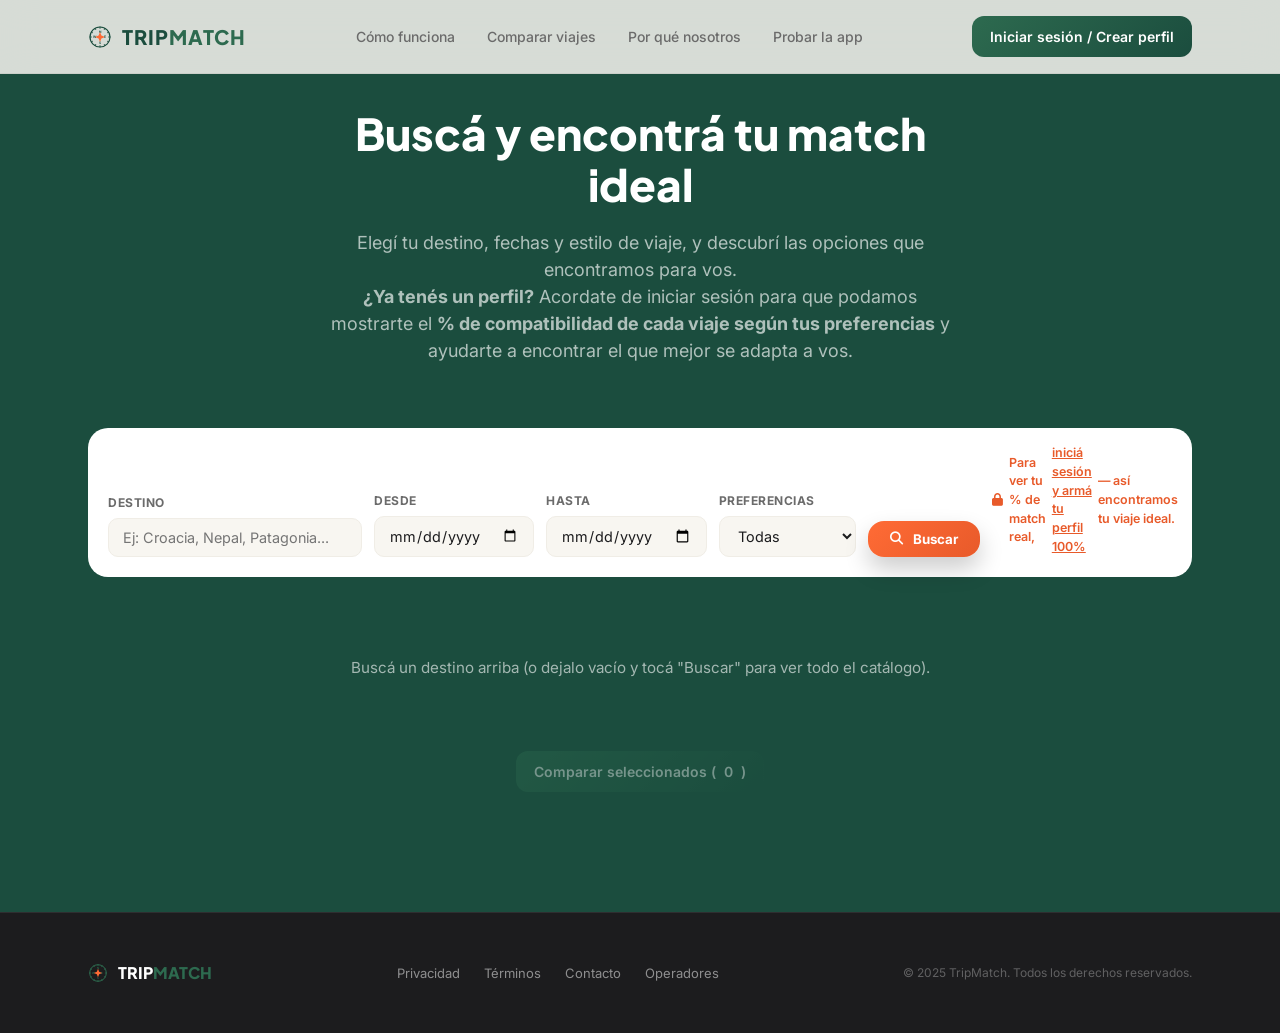
==== buscar.html @ 14e4369c "Add files via upload" ====
<!DOCTYPE html>
<html lang="es">
<head>
  <meta charset="UTF-8">
  <meta name="viewport" content="width=device-width, initial-scale=1.0">
  <title>Buscar y Match — TripMatch</title>
  <link rel="preconnect" href="https://fonts.googleapis.com">
  <link href="https://fonts.googleapis.com/css2?family=Inter:wght@400;500;600;700&family=Plus+Jakarta+Sans:wght@600;700;800&display=swap" rel="stylesheet">
  <link rel="stylesheet" href="https://cdnjs.cloudflare.com/ajax/libs/font-awesome/6.5.1/css/all.min.css">
  <link rel="stylesheet" href="style.css?v=5">
</head>
<body>
  <header class="navbar">
    <div class="navbar__contenedor">
      <a href="index.html" class="navbar__logo">
        <svg class="navbar__logo-icono" viewBox="0 0 24 24" fill="none" aria-hidden="true">
          <circle cx="12" cy="12" r="10" stroke="currentColor" stroke-width="1.2"/>
          <g stroke="currentColor" stroke-width="1" stroke-linecap="round">
            <line x1="12" y1="2" x2="12" y2="3.3"/>
            <line x1="17" y1="3.34" x2="16.35" y2="4.47"/>
            <line x1="20.66" y1="7" x2="19.53" y2="7.65"/>
            <line x1="22" y1="12" x2="20.7" y2="12"/>
            <line x1="20.66" y1="17" x2="19.53" y2="16.35"/>
            <line x1="17" y1="20.66" x2="16.35" y2="19.53"/>
            <line x1="12" y1="22" x2="12" y2="20.7"/>
            <line x1="7" y1="20.66" x2="7.65" y2="19.53"/>
            <line x1="3.34" y1="17" x2="4.47" y2="16.35"/>
            <line x1="2" y1="12" x2="3.3" y2="12"/>
            <line x1="3.34" y1="7" x2="4.47" y2="7.65"/>
            <line x1="7" y1="3.34" x2="7.65" y2="4.47"/>
          </g>
          <text x="12" y="7.6" text-anchor="middle" font-size="3.3" font-weight="700" fill="currentColor">N</text>
          <text x="17.3" y="13.1" text-anchor="middle" font-size="3.3" font-weight="700" fill="currentColor">E</text>
          <text x="12" y="18.7" text-anchor="middle" font-size="3.3" font-weight="700" fill="currentColor">S</text>
          <text x="6.7" y="13.1" text-anchor="middle" font-size="3.3" font-weight="700" fill="currentColor">W</text>
          <path d="M12,7 L13.4,10.6 L17,12 L13.4,13.4 L12,17 L10.6,13.4 L7,12 L10.6,10.6 Z" fill="var(--naranja)"/>
        </svg>
        <span class="navbar__logo-texto">TRIP<span class="navbar__logo-acento">MATCH</span></span>
      </a>
      <nav class="navbar__links" id="menu-principal">
        <a href="index.html#como-funciona">Cómo funciona</a>
        <a href="index.html#comparar">Comparar viajes</a>
        <a href="index.html#features">Por qué nosotros</a>
        <a href="buscar.html">Probar la app</a>
      </nav>
      <!--
        CLASE 2 — Un solo CTA en vez de dos botones separados
        ("Iniciar sesión" / "Crear perfil"): login.html ya resuelve
        las dos cosas en la misma pantalla (login manual, Google, o
        el link a registrarse), así que tener dos botones para el
        mismo destino era redundante.
      -->
      <div class="navbar__acciones" id="navbar-sesion-inactiva">
        <a href="login.html" id="btn-abrir-login" class="btn-primario">Iniciar sesión / Crear perfil</a>
      </div>
      <div class="navbar__acciones" id="navbar-sesion-activa" style="display:none;">
        <span class="btn-texto" id="navbar-saludo">Hola</span>
        <a href="inicio.html" id="btn-ir-inicio" class="btn-texto">Inicio</a>
        <a href="guardados.html" id="btn-ir-guardados" class="btn-texto">Guardados</a>
        <button id="btn-cerrar-sesion" class="btn-primario btn-primario--chico">Cerrar sesión</button>
      </div>
    </div>
  </header>

  <!--
    CLASE 2 — Página propia de Búsqueda pública (Task Flow 2,
    primeros pasos). Según el Sitemap de 3 capas (docx sección 3),
    esta pantalla NO pide login: "exploración pública sin login:
    Home/catálogo, búsqueda por destino y fechas, comparación
    genérica (sin % de match)". El % recién aparece si hay perfil
    guardado (login-gate real, ver crearTarjetaViaje en main.js).
  -->
  <main class="pagina-interna">
    <div class="contenedor-ancho">
      <!--
        Este bloque cambia según haya sesión con perfil o no (mismo
        criterio de login-gate que el badge de % match y el campo
        "Preferencias/Ritmo" de más abajo — ver
        configurarTituloBusqueda() en main.js). Lo que está acá
        escrito es la versión SIN login: la de iniciar sesión no se
        muestra si ya tenés perfil cargado.
      -->
      <div class="titulo-seccion titulo-seccion--oscuro" id="titulo-busqueda">
        <h2>Buscá y encontrá tu match ideal</h2>
        <p>Elegí tu destino, fechas y estilo de viaje, y descubrí las opciones que encontramos para vos.</p>
        <p><strong>¿Ya tenés un perfil?</strong> Acordate de iniciar sesión para que podamos mostrarte el <strong>% de compatibilidad de cada viaje según tus preferencias</strong> y ayudarte a encontrar el que mejor se adapta a vos.</p>
      </div>

      <!--
        CLASE 19/20 — evento "submit" con preventDefault() para que
        no recargue la página, y evento "input" en el campo de
        destino para el buscador EN VIVO (filter() en cada tecla).
      -->
      <form class="form-busqueda" id="form-busqueda">
        <div class="campo-form campo-form--autocomplete" style="flex:2 1 220px;">
          <label for="input-destino">Destino</label>
          <input type="text" id="input-destino" placeholder="Ej: Croacia, Nepal, Patagonia..." autocomplete="off">
          <!--
            CLASE 19/20 — Desplegable de autocompletado. Se llena
            con createElement/appendChild (Clase 18) filtrando la
            lista de destinos únicos del catálogo con el mismo
            patrón de filtrado de la Clase 14 (array vacío antes
            del bucle + push dentro de un if).
          -->
          <div class="autocomplete-lista" id="autocomplete-destino"></div>
        </div>
        <div class="campo-form">
          <label for="input-fecha-desde">Desde</label>
          <input type="date" id="input-fecha-desde">
        </div>
        <div class="campo-form">
          <label for="input-fecha-hasta">Hasta</label>
          <input type="date" id="input-fecha-hasta">
        </div>
        <!--
          CLASE 12 — Este campo cambia de identidad según el
          estado de sesión (if/else en main.js, función
          configurarCampoFiltro()):
          - SIN perfil: se llama "Preferencias", ofrece categorías
            de interés (Aventura/Cultura/Relax/Playa/Gastronomía)
            y muestra una leyenda invitando a loguearse.
          - CON perfil: vuelve a ser "Ritmo" (Relax total/
            Equilibrado/Full actividades — misma escala que el
            quiz de perfil), porque ya no hace falta "enganchar"
            a alguien que ya está registrado.
        -->
        <div class="campo-form" id="campo-filtro-dinamico">
          <label for="select-filtro" id="label-filtro">Ritmo</label>
          <select id="select-filtro">
            <option value="">Todas</option>
            <option value="Relax total">Relax total</option>
            <option value="Equilibrado">Equilibrado</option>
            <option value="Full actividades">Full actividades</option>
          </select>
        </div>
        <button type="submit" class="btn-cta" style="padding:10px 22px;">
          <i class="fa-solid fa-magnifying-glass"></i>
          Buscar
        </button>
        <p class="leyenda-login" id="leyenda-login" style="display:none;">
          <i class="fa-solid fa-lock"></i>
          Para ver tu % de match real, <a href="login.html">iniciá sesión y armá tu perfil 100%</a> — así encontramos tu viaje ideal.
        </p>
      </form>

      <!-- Grid de resultados (Clase 8) — lo llena main.js con
           createElement + appendChild (Clase 18) -->
      <div class="grid-resultados" id="grid-resultados">
        <p class="mensaje-vacio">Buscá un destino arriba (o dejalo vacío y tocá "Buscar" para ver todo el catálogo).</p>
      </div>

      <div class="barra-comparar">
        <!--
          CLASE 11 — Esto ya NO abre un panel con JS: main.js arma un
          link real tipo "comparar.html?ids=1,3" (String, Clase 11)
          con los ids que el usuario fue marcando, y actualiza el
          href de este mismo botón. Si hay menos de 2 seleccionados,
          queda deshabilitado.
        -->
        <a id="btn-comparar-seleccion" href="#" class="btn-primario" aria-disabled="true">
          Comparar seleccionados (<span id="contador-seleccion">0</span>)
        </a>
      </div>
    </div>
  </main>

  <footer class="footer">
    <div class="contenedor-ancho fila-flex fila-flex--space-between">
      <div class="footer__logo">
        <svg viewBox="0 0 24 24" fill="none" aria-hidden="true">
          <circle cx="12" cy="12" r="10" stroke="currentColor" stroke-width="1.2"/>
          <g stroke="currentColor" stroke-width="1" stroke-linecap="round">
            <line x1="12" y1="2" x2="12" y2="3.3"/>
            <line x1="17" y1="3.34" x2="16.35" y2="4.47"/>
            <line x1="20.66" y1="7" x2="19.53" y2="7.65"/>
            <line x1="22" y1="12" x2="20.7" y2="12"/>
            <line x1="20.66" y1="17" x2="19.53" y2="16.35"/>
            <line x1="17" y1="20.66" x2="16.35" y2="19.53"/>
            <line x1="12" y1="22" x2="12" y2="20.7"/>
            <line x1="7" y1="20.66" x2="7.65" y2="19.53"/>
            <line x1="3.34" y1="17" x2="4.47" y2="16.35"/>
            <line x1="2" y1="12" x2="3.3" y2="12"/>
            <line x1="3.34" y1="7" x2="4.47" y2="7.65"/>
            <line x1="7" y1="3.34" x2="7.65" y2="4.47"/>
          </g>
          <text x="12" y="7.6" text-anchor="middle" font-size="3.3" font-weight="700" fill="currentColor">N</text>
          <text x="17.3" y="13.1" text-anchor="middle" font-size="3.3" font-weight="700" fill="currentColor">E</text>
          <text x="12" y="18.7" text-anchor="middle" font-size="3.3" font-weight="700" fill="currentColor">S</text>
          <text x="6.7" y="13.1" text-anchor="middle" font-size="3.3" font-weight="700" fill="currentColor">W</text>
          <path d="M12,7 L13.4,10.6 L17,12 L13.4,13.4 L12,17 L10.6,13.4 L7,12 L10.6,10.6 Z" fill="var(--naranja)"/>
        </svg>
        <span>TRIP<span class="navbar__logo-acento">MATCH</span></span>
      </div>
      <div class="footer__links">
        <a href="#">Privacidad</a>
        <a href="#">Términos</a>
        <a href="#">Contacto</a>
        <a href="#">Operadores</a>
      </div>
      <p class="footer__copy">&copy; 2025 TripMatch. Todos los derechos reservados.</p>
    </div>
  </footer>

  <script src="datos/ofertas.js?v=1"></script>
  <script src="main.js?v=5"></script>
</body>
</html>
---- style.css ----
/* ============================================================
   TRIPMATCH — HOJA DE ESTILOS
   VERSIÓN: v3 (Clase 9 responsive completo + fix modal login)
   Este es CSS Externo (Clase 4): un archivo .css separado que
   conecto al HTML con <link rel="stylesheet">. Es la forma
   profesional, porque puedo reutilizar todo esto en más páginas
   y no ensucio el HTML con estilos en línea.
   ============================================================ */

/* ------------------------------------------------------------
   RESET BÁSICO
   Todo elemento HTML es una caja (Box Model, Clase 5). Acá le
   saco el margin y padding que trae cada navegador por defecto,
   para arrancar siempre desde cero y que se vea igual en todos
   lados. box-sizing: border-box hace que el padding y el border
   se cuenten DENTRO del ancho que yo defino, así no se me rompen
   las medidas cuando le agrego padding a algo.
   ------------------------------------------------------------ */
* {
  margin: 0;
  padding: 0;
  box-sizing: border-box;
}

/* ------------------------------------------------------------
   VARIABLES DE COLOR
   Guardo los colores de la marca en variables (custom properties)
   para no repetir el mismo código de color 50 veces. Selector de
   tipo :root = aplica a todo el documento (Clase 5, selectores).
   ------------------------------------------------------------ */
:root {
  --verde-oscuro: #1B4D3E;
  --verde: #2D6A4F;
  --verde-claro-bg: #E8F5E9;
  --naranja: #FF6B35;
  --naranja-oscuro: #E85A2A;
  --naranja-claro-bg: #FFF0EB;
  --negro: #1C1C1E;
  --gris-oscuro: #2C2C2E;
  --gris-texto: #6B6B6B;
  --crema: #F8F6F1;
  --beige: #EDE9E2;
  --borde-claro: #F0EDE6;
}

/* ------------------------------------------------------------
   ETIQUETA <body>
   El body es el cuerpo visible de la página (Clase 2). Acá defino
   la tipografía y el color de fondo general de todo el sitio.
   Por herencia (Clase 4), font-family se transmite a todos los
   hijos de body sin que yo tenga que repetirlo en cada etiqueta.
   ------------------------------------------------------------ */
body {
  font-family: 'Inter', sans-serif;
  background: var(--crema);
  color: var(--negro);
  line-height: 1.5;
  overflow-x: hidden;
}

h1, h2, h3 {
  font-family: 'Plus Jakarta Sans', sans-serif;
  font-weight: 800;
  line-height: 1.15;
}

a {
  text-decoration: none;
  color: inherit;
}

img {
  max-width: 100%;
  display: block;
}

/* Contenedor genérico que centra el contenido y le pone un ancho
   máximo, para que en pantallas grandes no se estire de punta a
   punta (Box Model: margin: 0 auto centra horizontalmente). */
.contenedor-ancho {
  max-width: 1152px;
  margin: 0 auto;
  padding: 0 24px;
}


/* ============================================================
   CLASE 6 — FLEXBOX: clases genéricas reutilizables
   Armo acá "helpers" de Flexbox para no repetir display:flex en
   cada bloque. Contenedor padre con display:flex → sus hijos
   directos se convierten en flex items automáticamente.
   ============================================================ */
.fila-flex {
  display: flex;
  gap: 16px;
}

.fila-flex--wrap {
  flex-wrap: wrap; /* si no entran en una fila, saltan a la siguiente (Clase 6) */
}

.fila-flex--centrado {
  justify-content: center; /* distribuye en el eje principal (horizontal) */
}

.fila-flex--space-between {
  justify-content: space-between;
  align-items: center;
  flex-wrap: wrap;
}

/* Dos columnas: cada hijo directo ocupa la mitad gracias a flex:1,
   y en mobile se apilan solas con flex-wrap. */
.fila-flex--dos-columnas {
  align-items: center;
  gap: 48px;
}
.fila-flex--dos-columnas > * {
  flex: 1 1 380px; /* crece, se achica, y no baja de 380px de ancho */
}


/* ============================================================
   CLASE 7 — NAVBAR con position: fixed
   Uso "fixed" (uno de los 4 estados de position que vimos) para
   que el menú quede pegado arriba de la pantalla mientras el
   usuario hace scroll, sin importar cuánto baje. Como fixed saca
   al elemento del flujo normal, tengo que compensar el espacio
   agregando padding-top al <main> (ver más abajo), si no el hero
   queda tapado atrás del navbar.
   ============================================================ */
.navbar {
  position: fixed;
  top: 0;
  left: 0;
  right: 0;
  z-index: 50; /* z-index: quién queda "más arriba" cuando hay superposición (Clase 7) */
  background: rgba(248, 246, 241, 0.85);
  backdrop-filter: blur(20px);
  border-bottom: 1px solid rgba(0, 0, 0, 0.06);
  padding: 16px 0;
}

.navbar__contenedor {
  max-width: 1152px;
  margin: 0 auto;
  padding: 0 24px;
  display: flex;               /* Flexbox: logo, links y botones en fila */
  align-items: center;         /* alinea todo verticalmente al centro (eje cruzado) */
  justify-content: space-between; /* logo a la izquierda, botones a la derecha */
  gap: 16px;
  flex-wrap: wrap;
}

.navbar__logo {
  display: flex;
  align-items: center;
  gap: 10px;
  font-family: 'Plus Jakarta Sans', sans-serif;
  font-weight: 800;
  font-size: 20px;
  letter-spacing: 1px;
  color: var(--verde-oscuro);
}
.navbar__logo-icono {
  color: var(--verde-oscuro);
  width: 24px;
  height: 24px;
  flex-shrink: 0;
}
.navbar__logo-acento {
  color: var(--verde);
}

.navbar__links {
  display: flex;
  gap: 32px;
}
.navbar__links a {
  font-size: 14px;
  font-weight: 500;
  color: var(--gris-texto);
  transition: color 0.2s;
}
.navbar__links a:hover {
  color: var(--negro);
}

.navbar__acciones {
  display: flex;
  align-items: center;
  gap: 12px;
}

.btn-texto {
  font-size: 14px;
  font-weight: 600;
  color: var(--verde);
}
a.btn-texto {
  transition: color 0.2s;
}
a.btn-texto:hover {
  color: var(--verde-oscuro);
  text-decoration: underline;
}

.btn-primario {
  display: inline-flex;
  align-items: center;
  gap: 8px;
  font-size: 14px;
  font-weight: 600;
  color: white;
  background: linear-gradient(135deg, var(--verde) 0%, var(--verde-oscuro) 100%);
  padding: 10px 18px;
  /* border-radius redondea las esquinas: propiedad de Box Model (Clase 5) */
  border-radius: 12px;
  transition: transform 0.2s;
}
.btn-primario:hover {
  transform: scale(1.02);
}
.btn-primario--chico {
  padding: 8px 16px;
  font-size: 13px;
  border-radius: 10px;
}


/* ============================================================
   HERO SECTION
   Clase 7: la sección es el "padre relativo" y la imagen de fondo
   + el degradé son "hijos absolutos" que se estiran para cubrir
   toda la sección. Esta es la Regla de Oro: "si querés un hijo
   absoluto, dale un padre relativo".
   ============================================================ */
.hero {
  position: relative;      /* ancla para los hijos absolute de abajo */
  min-height: 100vh;
  display: flex;
  align-items: center;
  padding-top: 88px;       /* compensa el navbar fixed, para que no tape el contenido */
  overflow: hidden;
}

.hero__imagen-fondo {
  position: absolute;      /* se sale del flujo y se pega al padre relative (.hero) */
  top: 0;
  left: 0;
  width: 100%;
  height: 100%;
  object-fit: cover;
  z-index: 1;              /* queda atrás del contenido */
}

.hero__overlay {
  position: absolute;
  inset: 0; /* atajo que equivale a top:0; right:0; bottom:0; left:0; */
  background: linear-gradient(135deg, rgba(28,28,30,0.72) 0%, rgba(28,28,30,0.2) 60%, transparent 100%);
  z-index: 2;
}

.hero__contenido {
  position: relative;
  z-index: 3;               /* por encima de la imagen y el overlay */
  max-width: 1152px;
  margin: 0 auto;
  padding: 80px 24px;
  width: 100%;
  display: flex;
  align-items: center;
  gap: 64px;
  flex-wrap: wrap;
}

.hero__columna-texto {
  flex: 1 1 460px;
}

.hero__badge {
  display: inline-flex;
  align-items: center;
  gap: 8px;
  background: rgba(255,255,255,0.15);
  backdrop-filter: blur(4px);
  border: 1px solid rgba(255,255,255,0.2);
  color: white;
  font-size: 12px;
  font-weight: 600;
  padding: 8px 16px;
  border-radius: 999px; /* número grande de border-radius = píldora completa */
  margin-bottom: 24px;
}
.hero__badge-punto {
  color: var(--naranja);
  font-size: 8px;
}

.hero__titulo {
  font-size: clamp(36px, 5vw, 60px);
  color: white;
  margin-bottom: 24px;
}
.hero__titulo-acento {
  color: var(--naranja);
}

.hero__parrafo {
  font-size: 18px;
  color: rgba(255,255,255,0.8);
  max-width: 480px;
  margin-bottom: 32px;
}

.hero__botones {
  display: flex;
  flex-wrap: wrap;
  gap: 16px;
}

.btn-cta {
  display: inline-flex;
  align-items: center;
  gap: 10px;
  color: white;
  font-weight: 700;
  padding: 16px 32px;
  border-radius: 16px;
  background: linear-gradient(135deg, var(--naranja) 0%, var(--naranja-oscuro) 100%);
  box-shadow: 0 12px 24px rgba(0,0,0,0.2);
  transition: transform 0.2s;
}
.btn-cta:hover { transform: scale(1.02); }

.btn-secundario {
  display: inline-flex;
  align-items: center;
  gap: 10px;
  color: white;
  font-weight: 600;
  padding: 16px 32px;
  border-radius: 16px;
  background: rgba(255,255,255,0.15);
  border: 1px solid rgba(255,255,255,0.25);
  transition: background 0.2s;
}
.btn-secundario:hover { background: rgba(255,255,255,0.25); }

.hero__social-proof {
  display: flex;
  align-items: center;
  gap: 24px;
  margin-top: 40px;
}

.hero__avatares {
  display: flex;
}
.avatar {
  width: 36px;
  height: 36px;
  border-radius: 50%;
  border: 2px solid white;
  display: flex;
  align-items: center;
  justify-content: center;
  font-size: 10px;
  font-weight: 700;
  color: white;
  margin-left: -8px; /* margin negativo: hace que se superpongan un poco */
}
.hero__avatares .avatar:first-child { margin-left: 0; }
.avatar--verde { background: var(--verde); }
.avatar--verde-oscuro { background: var(--verde-oscuro); }
.avatar--naranja { background: var(--naranja); }
.avatar--naranja-oscuro { background: var(--naranja-oscuro); }
.avatar--chico { width: 28px; height: 28px; font-size: 9px; margin-left: 0; }

.hero__estrellas i {
  color: var(--naranja);
  font-size: 11px;
}
.hero__nota {
  color: white;
  font-weight: 700;
  font-size: 13px;
  margin-left: 4px;
}
.hero__sub {
  color: rgba(255,255,255,0.7);
  font-size: 12px;
}

.hero__columna-mockup {
  flex: 1 1 300px;
  display: flex;
  justify-content: center;
  position: relative; /* padre relativo para las tarjetas flotantes de abajo */
}


/* ------------------------------------------------------------
   MOCKUP DE CELULAR
   La "muesca" (notch) del celular está posicionada con absolute
   dentro de un padre relative (el propio celular). Mismo patrón
   que ya vimos: hijo absoluto + padre relativo (Clase 7).
   ------------------------------------------------------------ */
.celular-mockup {
  position: relative;
  width: 260px;
  background: var(--negro);
  border: 8px solid var(--gris-oscuro);
  border-radius: 40px;
  box-shadow: 0 40px 80px rgba(0,0,0,0.4);
  overflow: hidden;
}

.celular-mockup__notch {
  position: absolute;
  top: 12px;
  left: 50%;
  transform: translateX(-50%);
  width: 80px;
  height: 20px;
  background: black;
  border-radius: 999px;
  z-index: 5;
}

.celular-mockup__pantalla {
  background: var(--crema);
  padding: 44px 14px 20px;
  min-height: 480px;
}

.celular-mockup__eyebrow {
  font-size: 10px;
  color: var(--gris-texto);
}
.celular-mockup__titulo {
  font-size: 13px;
  font-weight: 700;
  font-family: 'Plus Jakarta Sans', sans-serif;
  margin-bottom: 14px;
}

.tarjeta-viaje-mini {
  background: white;
  border-radius: 18px;
  overflow: hidden;
  box-shadow: 0 2px 8px rgba(0,0,0,0.06);
}

.tarjeta-viaje-mini__imagen-wrap {
  position: relative; /* ancla para el badge y el pie de imagen absolute */
  height: 120px;
}
.tarjeta-viaje-mini__imagen-wrap img {
  width: 100%;
  height: 100%;
  object-fit: cover;
}
.tarjeta-viaje-mini__badge {
  position: absolute;
  top: 8px;
  left: 8px;
  background: var(--naranja);
  color: white;
  font-size: 8px;
  font-weight: 700;
  padding: 3px 10px;
  border-radius: 999px;
}
.tarjeta-viaje-mini__pie-imagen {
  position: absolute;
  bottom: 8px;
  left: 12px;
  color: white;
}
.tarjeta-viaje-mini__pie-imagen p {
  font-size: 12px;
  font-weight: 700;
  font-family: 'Plus Jakarta Sans', sans-serif;
}
.tarjeta-viaje-mini__pie-imagen span {
  font-size: 9px;
  opacity: 0.85;
}

.tarjeta-viaje-mini__datos {
  padding: 12px;
  display: flex;
  flex-wrap: wrap;
  gap: 6px;
}
.dato-chip {
  background: var(--crema);
  border-radius: 12px;
  padding: 8px;
  flex: 1 1 45%;
}
.dato-chip__label {
  font-size: 8px;
  color: #9B9B9B;
  margin-bottom: 2px;
}
.dato-chip__valor {
  font-size: 11px;
  font-weight: 700;
  font-family: 'Plus Jakarta Sans', sans-serif;
}
.dato-chip__valor--verde { color: var(--verde); }

/* Tarjetas flotantes sobre el celular: hijas absolute de
   .hero__columna-mockup, que es su padre relative (Clase 7). */
.hero__flotante {
  position: absolute;
  display: flex;
  align-items: center;
  gap: 10px;
  background: white;
  padding: 12px 16px;
  border-radius: 16px;
  box-shadow: 0 12px 24px rgba(0,0,0,0.15);
  z-index: 6;
}
.hero__flotante--arriba { top: 60px; left: -20px; }
.hero__flotante--abajo { bottom: 90px; right: -20px; }
.hero__flotante i { font-size: 16px; color: var(--verde); }
.hero__flotante-titulo { font-size: 12px; font-weight: 700; }
.hero__flotante-sub { font-size: 10px; color: var(--gris-texto); }


/* ============================================================
   TÍTULOS DE SECCIÓN (reutilizable en varias secciones)
   ============================================================ */
.titulo-seccion {
  text-align: center;
  max-width: 640px;
  margin: 0 auto 64px;
}
.titulo-seccion h2 {
  font-size: clamp(28px, 4vw, 44px);
  margin: 12px 0 20px;
}
.titulo-seccion p {
  color: var(--gris-texto);
  font-size: 18px;
}
.titulo-seccion--oscuro h2 { color: white; }
.titulo-seccion--oscuro p { color: rgba(255,255,255,0.6); }
.titulo-seccion .titulo-seccion__pregunta {
  color: var(--naranja);
  font-weight: 700;
  font-size: 20px;
  margin-top: 4px;
}

.eyebrow {
  font-size: 13px;
  font-weight: 700;
  text-transform: uppercase;
  letter-spacing: 2px;
}
.eyebrow--naranja { color: var(--naranja); }
.eyebrow--verde { color: var(--verde); }

.texto-verde { color: var(--verde); }
.texto-oscuro { color: var(--negro); }
.titulo-mediano {
  font-size: clamp(28px, 4vw, 44px);
  margin: 12px 0 20px;
}
.titulo-blanco { color: white; }
.parrafo-gris { color: var(--gris-texto); font-size: 17px; }
.parrafo-claro { color: rgba(255,255,255,0.7); font-size: 17px; margin-bottom: 32px; }

.alinear-centro { display: flex; justify-content: center; }


/* ============================================================
   SECCIÓN PROBLEMA (fondo oscuro + tarjetas de "dolores")
   ============================================================ */
.problema {
  background: var(--negro);
  padding: 96px 0;
}

.tarjeta-dolor {
  background: rgba(255,255,255,0.05);
  border: 1px solid rgba(255,255,255,0.1);
  border-radius: 16px;
  padding: 20px;
  text-align: center;
  flex: 1 1 140px;
  max-width: 160px;
  transition: background 0.2s;
}
.tarjeta-dolor:hover { background: rgba(255,255,255,0.1); }
.tarjeta-dolor__emoji { font-size: 28px; display: block; margin-bottom: 8px; }
.tarjeta-dolor p {
  color: rgba(255,255,255,0.7);
  font-size: 12px;
  font-weight: 500;
}


/* ============================================================
   SECCIÓN PERFIL / INTERESES
   ============================================================ */
.perfil { padding: 96px 0; background: var(--crema); }

.lista-pasos {
  list-style: none; /* saco las viñetas por defecto de la lista */
  margin-top: 32px;
}
.lista-pasos li {
  display: flex;
  align-items: center;
  gap: 16px;
  font-weight: 500;
  margin-bottom: 16px;
}

.icono-circulo {
  width: 40px;
  height: 40px;
  border-radius: 12px;
  background: var(--verde-claro-bg);
  color: var(--verde);
  display: flex;
  align-items: center;
  justify-content: center;
  flex-shrink: 0; /* no deja que el círculo se achique si falta espacio */
}
.icono-circulo--chico { width: 24px; height: 24px; border-radius: 50%; font-size: 11px; }
.icono-circulo--grande { width: 48px; height: 48px; border-radius: 16px; font-size: 20px; margin-bottom: 20px; }
.icono-circulo--naranja { background: var(--naranja); color: white; }
.icono-circulo--blanco { background: rgba(255,255,255,0.2); color: white; }

.tarjeta-intereses {
  background: white;
  border-radius: 24px;
  padding: 32px;
  box-shadow: 0 8px 24px rgba(0,0,0,0.06);
}
.tarjeta-intereses h3 { font-size: 18px; margin-bottom: 4px; }
.tarjeta-intereses__sub { color: var(--gris-texto); font-size: 14px; margin-bottom: 24px; }
.tarjeta-intereses__tags { margin-bottom: 28px; }

.tag {
  padding: 8px 16px;
  border-radius: 999px;
  font-size: 13px;
  font-weight: 600;
  background: var(--borde-claro);
  color: var(--gris-texto);
  border: 2px solid transparent;
}
.tag--activo {
  background: var(--verde);
  color: white;
  border-color: var(--verde);
}

.resultado-match {
  background: var(--crema);
  border-radius: 16px;
  padding: 16px;
}
.resultado-match__titulo {
  display: flex;
  align-items: center;
  gap: 8px;
  font-size: 14px;
  font-weight: 700;
  margin-bottom: 12px;
}
.resultado-match__item {
  display: flex;
  justify-content: space-between;
  align-items: center;
  background: white;
  border-radius: 12px;
  padding: 10px 14px;
  margin-bottom: 8px;
  font-size: 13px;
}
.chip-match {
  background: var(--verde-claro-bg);
  color: var(--verde);
  font-size: 11px;
  padding: 2px 8px;
  border-radius: 999px;
  margin-right: 8px;
}


/* ============================================================
   SECCIÓN COMPARAR VIAJES
   ============================================================ */
.comparar { padding: 96px 0; background: var(--beige); }

.tarjetas-comparar { align-items: stretch; }

.tarjeta-viaje {
  background: white;
  border-radius: 24px;
  overflow: hidden;
  box-shadow: 0 8px 24px rgba(0,0,0,0.08);
  flex: 1 1 380px;
  max-width: 420px;
}

.tarjeta-viaje__imagen-wrap {
  position: relative; /* ancla para el badge y pie de imagen */
  height: 180px;
}
.tarjeta-viaje__imagen-wrap img {
  width: 100%;
  height: 100%;
  object-fit: cover;
}
.tarjeta-viaje__badge {
  position: absolute;
  top: 12px;
  left: 12px;
  background: var(--naranja);
  color: white;
  font-size: 12px;
  font-weight: 600;
  padding: 4px 12px;
  border-radius: 999px;
}
.tarjeta-viaje__badge--verde { background: var(--verde); }
.tarjeta-viaje__pie-imagen {
  position: absolute;
  bottom: 12px;
  left: 16px;
  color: white;
}
.tarjeta-viaje__pie-imagen p { font-size: 16px; font-weight: 700; font-family: 'Plus Jakarta Sans', sans-serif; }
.tarjeta-viaje__pie-imagen span { font-size: 12px; opacity: 0.85; }

.tarjeta-viaje__cuerpo { padding: 20px; }
.tarjeta-viaje__grilla-datos {
  display: flex;
  flex-wrap: wrap;
  gap: 10px;
  margin-bottom: 10px;
}
.dato-chip--grande { flex: 1 1 45%; padding: 10px; }
.dato-chip--ancho { width: 100%; margin-bottom: 10px; }

.tag-actividad {
  background: var(--verde-claro-bg);
  color: var(--verde);
  font-size: 12px;
  font-weight: 500;
  padding: 4px 10px;
  border-radius: 999px;
}

/* Actividades clickeables (solo detalle.html): cada tag es el
   <summary> de su propio <details>, con un "+"/"–" para que se
   note que se puede tocar. */
.actividad-detalle { max-width: 260px; }
.actividad-detalle summary.tag-actividad {
  cursor: pointer;
  display: inline-flex;
  align-items: center;
  gap: 5px;
}
.actividad-detalle summary.tag-actividad::-webkit-details-marker { display: none; }
.actividad-detalle summary.tag-actividad::after { content: "+"; font-weight: 700; }
.actividad-detalle[open] summary.tag-actividad::after { content: "–"; }
.actividad-detalle__texto {
  font-size: 0.8rem;
  color: var(--gris-texto);
  margin-top: 8px;
  line-height: 1.4;
}

.tarjeta-viaje__pie {
  display: flex;
  align-items: center;
  justify-content: space-between;
  margin-top: 12px;
  padding-top: 12px;
  border-top: 1px solid var(--borde-claro);
}
.tarjeta-viaje__rating i { color: var(--naranja); font-size: 12px; }
.tarjeta-viaje__rating span { color: var(--gris-texto); font-size: 12px; }
.tarjeta-viaje__ver-mas {
  display: inline-flex;
  align-items: center;
  gap: 4px;
  font-size: 12px;
  font-weight: 700;
  color: var(--naranja);
}
.tarjeta-viaje__ver-mas i { font-size: 10px; }
.tarjeta-viaje__ver-mas:hover { color: var(--naranja-oscuro); }

/* ------------------------------------------------------------
   BALANCE DETALLADO (comparar.html — "¿Cuál elegís?")
   Solo aparece comparando 2 viajes. Cada métrica marca en verde
   quién gana esa fila puntual y cuánta diferencia hay respecto
   al otro viaje.
   ------------------------------------------------------------ */
.comparacion-detallada { margin-top: 32px; }
.comparacion-detallada__titulo {
  color: white;
  font-family: 'Plus Jakarta Sans', sans-serif;
  font-weight: 800;
  font-size: 1.4rem;
  margin-bottom: 16px;
}
.comparacion-detallada__grid {
  display: flex;
  flex-wrap: wrap;
  gap: 24px;
  align-items: flex-start;
}
.comparacion-detallada__columna {
  flex: 1 1 320px;
  background: white;
  color: var(--negro);
  border-radius: 20px;
  padding: 24px 28px;
  box-shadow: 0 8px 24px rgba(0,0,0,0.08);
}
.comparacion-detallada__encabezado {
  font-weight: 800;
  font-size: 0.85rem;
  color: var(--naranja);
  text-transform: uppercase;
  letter-spacing: 0.5px;
  margin-bottom: 16px;
}
.comparacion-detallada__metrica {
  padding: 14px 0;
  border-top: 1px dashed var(--borde-claro);
}
.comparacion-detallada__metrica:first-of-type { border-top: none; padding-top: 0; }
.comparacion-detallada__label { font-weight: 700; font-size: 0.85rem; margin-bottom: 4px; }
.comparacion-detallada__valor {
  font-size: 1.15rem;
  font-weight: 700;
  color: var(--negro);
  display: flex;
  align-items: center;
  gap: 8px;
}
.comparacion-detallada__valor--gana { color: var(--verde); }
.comparacion-detallada__delta {
  background: var(--verde-claro-bg);
  color: var(--verde);
  font-size: 0.7rem;
  font-weight: 700;
  padding: 2px 8px;
  border-radius: 999px;
}
.comparacion-detallada__vs { font-size: 0.78rem; color: var(--gris-texto); margin-top: 2px; }
.comparacion-detallada__valor--texto {
  font-size: 0.9rem;
  font-weight: 600;
  display: flex;
  flex-wrap: wrap;
  gap: 6px;
}
.comparacion-detallada__subtitulo {
  font-weight: 800;
  font-size: 0.75rem;
  text-transform: uppercase;
  letter-spacing: 0.5px;
  color: var(--naranja);
  margin: 20px 0 4px;
}
.comparacion-detallada__subtitulo:first-of-type { margin-top: 0; }
.comparacion-detallada__insignia {
  display: inline-flex;
  align-items: center;
  gap: 6px;
  font-size: 0.78rem;
  font-weight: 700;
  margin-top: 6px;
}
.comparacion-detallada__insignia--ok { color: var(--verde); }
.comparacion-detallada__insignia--no { color: var(--gris-texto); }
.comparacion-detallada__resenas-mini { margin-top: 8px; }
.comparacion-detallada__resenas-mini summary {
  cursor: pointer;
  font-size: 0.78rem;
  font-weight: 700;
  color: var(--naranja);
}
.comparacion-detallada__resenas-mini summary::-webkit-details-marker { display: none; }
.comparacion-detallada__resenas-mini .detalle-viaje__resenas-lista { margin-top: 10px; }
.comparacion-detallada__resenas-mini .resena-item__texto,
.comparacion-detallada__resenas-mini .resena-item__fecha { font-size: 0.78rem; }

/* ------------------------------------------------------------
   DETALLE DE VIAJE (detalle.html — "Ver más" de cada tarjeta)
   Reutiliza .tarjeta-viaje__grilla-datos, .dato-chip y
   .tag-actividad (definidos arriba) para los datos: mismo look
   que la tarjeta rápida, solo que con más aire y una galería.
   ------------------------------------------------------------ */
.detalle-viaje {
  display: flex;
  flex-wrap: wrap;
  gap: 32px;
  align-items: flex-start;
  background: white;
  color: var(--negro);
  border-radius: 24px;
  padding: 28px;
  box-shadow: 0 8px 24px rgba(0,0,0,0.08);
}
.detalle-viaje__galeria { flex: 1 1 380px; max-width: 460px; }
.detalle-viaje__imagen-principal {
  position: relative;
  height: 320px;
  border-radius: 18px;
  overflow: hidden;
}
.detalle-viaje__imagen-principal img { width: 100%; height: 100%; object-fit: cover; }
.detalle-viaje__miniaturas {
  display: flex;
  gap: 10px;
  margin-top: 10px;
}
.detalle-viaje__miniaturas img {
  flex: 1 1 0;
  height: 90px;
  object-fit: cover;
  border-radius: 12px;
}
.detalle-viaje__info { flex: 1 1 380px; }
.detalle-viaje__subtitulo { color: var(--gris-texto); font-size: 0.95rem; margin: 6px 0 4px; }

/* Desplegable de reseñas (detalle.html): <details>/<summary> nativo,
   sin JS para abrir/cerrar — el navegador ya lo resuelve solo. */
.detalle-viaje__resenas {
  background: white;
  color: var(--negro);
  border-radius: 24px;
  padding: 22px 28px;
  margin-top: 24px;
  box-shadow: 0 8px 24px rgba(0,0,0,0.08);
}
.detalle-viaje__resenas summary {
  cursor: pointer;
  font-weight: 700;
  font-size: 1rem;
  display: flex;
  align-items: center;
  justify-content: space-between;
}
.detalle-viaje__resenas summary::-webkit-details-marker { display: none; }
.detalle-viaje__resenas summary::after {
  content: "\f078";
  font-family: "Font Awesome 6 Free";
  font-weight: 900;
  color: var(--naranja);
  transition: transform 0.2s;
}
.detalle-viaje__resenas[open] summary::after { transform: rotate(180deg); }

.detalle-viaje__resenas-lista {
  margin-top: 18px;
  display: flex;
  flex-direction: column;
  gap: 16px;
}
.resena-item { padding-top: 16px; border-top: 1px solid var(--borde-claro); }
.resena-item:first-child { padding-top: 0; border-top: none; }
.resena-item__cabecera {
  display: flex;
  align-items: center;
  justify-content: space-between;
  margin-bottom: 6px;
}
.resena-item__estrellas i { color: var(--naranja); font-size: 12px; }
.resena-item__texto { font-size: 0.9rem; color: var(--gris-texto); margin-bottom: 4px; }
.resena-item__fecha { font-size: 0.75rem; color: var(--gris-texto); opacity: 0.7; }


/* ============================================================
   SECCIÓN VALOR EXTRA (notificaciones, comunidad, fotos)
   ============================================================ */
.valor-extra { padding: 96px 0; background: var(--crema); }

.tarjeta-oscura, .tarjeta-verde {
  border-radius: 24px;
  padding: 32px;
  color: white;
  display: flex;
  flex-direction: column; /* acá cambio la dirección del eje principal a columna (Clase 6) */
  justify-content: space-between;
}
.tarjeta-oscura { background: var(--negro); }
.tarjeta-verde { background: var(--verde); }
.tarjeta-oscura h3, .tarjeta-verde h3 { font-size: 22px; margin-bottom: 12px; }
.tarjeta-oscura p { color: rgba(255,255,255,0.6); }
.tarjeta-verde p { color: rgba(255,255,255,0.8); }

.lista-notificaciones { margin-top: 20px; }
.notificacion {
  display: flex;
  gap: 10px;
  background: rgba(255,255,255,0.1);
  border-radius: 14px;
  padding: 10px 14px;
  margin-bottom: 10px;
}
.notificacion p { font-size: 13px; font-weight: 600; color: white; }
.notificacion span:last-child { font-size: 11px; color: rgba(255,255,255,0.5); }

.lista-chat {
  background: rgba(255,255,255,0.15);
  border-radius: 16px;
  padding: 14px;
  margin-top: 20px;
}
.lista-chat__titulo { font-size: 13px; font-weight: 600; margin-bottom: 10px; }
.mensaje-chat {
  display: flex;
  gap: 8px;
  align-items: flex-start;
  margin-bottom: 8px;
}
.mensaje-chat p {
  background: rgba(255,255,255,0.1);
  border-radius: 12px;
  border-top-left-radius: 0;
  padding: 6px 10px;
  font-size: 12px;
}

.tarjeta-fotos {
  background: var(--beige);
  border-radius: 24px;
  padding: 32px;
}

.lista-check { list-style: none; margin-top: 12px; }
.lista-check li {
  display: flex;
  align-items: center;
  gap: 10px;
  font-size: 14px;
  font-weight: 500;
  margin-bottom: 8px;
}
.icono-check {
  width: 20px;
  height: 20px;
  border-radius: 50%;
  background: var(--verde);
  color: white;
  display: flex;
  align-items: center;
  justify-content: center;
  font-size: 10px;
  flex-shrink: 0;
}

/* ------------------------------------------------------------
   CLASE 8 — CSS GRID
   (Corrección: esto antes decía "lo hice con IA" porque cuando
   armé esta sección todavía no habíamos visto Grid en clase.
   Ahora que ya vimos la Clase 8 lo dejo documentado como
   corresponde, citando la clase real.)

   ¿Por qué no me alcanzaba con Flexbox (Clase 6)?
   Flexbox trabaja en UNA sola dirección (fila o columna) y todos
   los elementos se van acomodando "en cadena" en esa dirección.
   Para el efecto Pinterest necesitaba varias columnas EN
   SIMULTÁNEO con filas de distinta altura, y encima que una sola
   foto pudiera ocupar el ancho de 2 columnas a la vez. Eso es
   bidimensional (filas Y columnas al mismo tiempo), y Flexbox no
   está pensado para eso. Para eso está CSS Grid (Clase 8):
   - display: grid en el contenedor padre activa la grilla,
     como display: flex activa Flexbox.
   - grid-template-columns define CUÁNTAS columnas quiero y de
     qué ancho. Con "repeat(3, 1fr)" le digo "hacé 3 columnas
     de igual ancho" (1fr = una fracción del espacio disponible,
     visto en Clase 8).
   - grid-auto-rows define la altura que van a tener las filas
     que se generan automáticamente.
   - gap funciona igual que en Flexbox: separa los elementos.
   - Para que una foto ocupe 2 columnas en vez de 1, le pongo a
     ESE elemento puntual: grid-column: span 2 (Clase 8). Eso es
     lo que no se puede lograr con Flexbox y sí con Grid.
   ------------------------------------------------------------ */
.grilla-fotos {
  display: grid;
  grid-template-columns: repeat(3, 1fr);
  grid-auto-rows: 90px;
  gap: 8px;
}
.grilla-fotos__item {
  border-radius: 16px;
  overflow: hidden;
}
.grilla-fotos__item img {
  width: 100%;
  height: 100%;
  object-fit: cover;
  transition: transform 0.4s;
}
.grilla-fotos__item:hover img {
  transform: scale(1.05);
}
/* esta foto en particular ocupa el doble de columnas → efecto Pinterest */
.grilla-fotos__item--ancha {
  grid-column: span 2;
  grid-row: span 2;
}
.grilla-fotos__item:nth-child(1) { grid-row: span 2; }
.grilla-fotos__item:nth-child(3) { grid-row: span 1; }


/* ============================================================
   SECCIÓN FEATURES (13 tarjetas con flex-wrap)
   ============================================================ */
.features { padding: 96px 0; background: var(--crema); }

.grilla-features { justify-content: center; }

.tarjeta-feature {
  background: white;
  border: 1px solid rgba(0,0,0,0.06);
  border-radius: 20px;
  padding: 20px;
  flex: 1 1 190px;
  max-width: 220px;
  transition: transform 0.2s, box-shadow 0.2s;
}
.tarjeta-feature:hover {
  transform: translateY(-4px);
  box-shadow: 0 12px 24px rgba(0,0,0,0.08);
}
.tarjeta-feature h3 { font-size: 14px; margin-bottom: 8px; }
.tarjeta-feature p { font-size: 12px; color: var(--gris-texto); }

.icono-feature {
  width: 40px;
  height: 40px;
  border-radius: 14px;
  display: flex;
  align-items: center;
  justify-content: center;
  margin-bottom: 16px;
}
.icono-feature--verde { background: var(--verde-claro-bg); color: var(--verde); }
.icono-feature--naranja { background: var(--naranja-claro-bg); color: var(--naranja); }
.icono-feature--gris { background: var(--borde-claro); color: var(--gris-texto); }


/* ============================================================
   SECCIÓN CÓMO FUNCIONA (4 pasos, fondo oscuro)
   ============================================================ */
.como-funciona { padding: 96px 0; background: var(--negro); }

.grilla-pasos { justify-content: center; }

.tarjeta-paso {
  background: var(--gris-oscuro);
  border: 1px solid rgba(255,255,255,0.1);
  border-radius: 24px;
  padding: 24px;
  flex: 1 1 220px;
  max-width: 260px;
  transition: border-color 0.2s;
}
.tarjeta-paso:hover { border-color: rgba(255,107,53,0.3); }

.numero-paso {
  display: inline-flex;
  align-items: center;
  justify-content: center;
  width: 48px;
  height: 48px;
  border-radius: 16px;
  background: linear-gradient(135deg, var(--naranja) 0%, var(--naranja-oscuro) 100%);
  color: white;
  font-weight: 800;
  font-family: 'Plus Jakarta Sans', sans-serif;
  margin-bottom: 20px;
}
.tarjeta-paso h3 { color: white; font-size: 16px; margin-bottom: 10px; }
.tarjeta-paso p { color: rgba(255,255,255,0.6); font-size: 13px; }


/* ============================================================
   TESTIMONIOS
   ============================================================ */
.testimonios { padding: 96px 0; background: var(--beige); }

.grilla-testimonios { align-items: stretch; }

.tarjeta-testimonio {
  background: white;
  border-radius: 24px;
  padding: 28px;
  box-shadow: 0 2px 8px rgba(0,0,0,0.05);
  flex: 1 1 300px;
  max-width: 340px;
}
.tarjeta-testimonio__estrellas { margin-bottom: 16px; }
.tarjeta-testimonio__estrellas i { color: var(--naranja); font-size: 13px; }
.tarjeta-testimonio p { font-size: 15px; margin-bottom: 24px; }

.tarjeta-testimonio__autor {
  display: flex;
  align-items: center;
  gap: 12px;
  padding-top: 16px;
  border-top: 1px solid var(--borde-claro);
}
.nombre-autor { font-size: 14px; font-weight: 700; }
.ciudad-autor { font-size: 12px; color: var(--gris-texto); }
.ciudad-autor i { font-size: 9px; margin-right: 4px; }


/* ============================================================
   CTA FINAL
   ============================================================ */
.cta-final {
  padding: 96px 0;
  background: linear-gradient(135deg, var(--verde-oscuro) 0%, var(--verde) 50%, #3D8B6A 100%);
}

.btn-google-play {
  display: inline-flex;
  align-items: center;
  gap: 14px;
  background: white;
  color: var(--negro);
  padding: 16px 28px;
  border-radius: 16px;
  font-weight: 700;
  box-shadow: 0 12px 24px rgba(0,0,0,0.2);
}
.btn-google-play i { font-size: 24px; }
.btn-google-play small { display: block; font-size: 10px; color: var(--gris-texto); font-weight: 400; }
.btn-google-play b { font-size: 15px; }

.numeros-cta { margin-top: 24px; }
.numero-cta { text-align: center; }
.numero-cta p {
  color: white;
  font-weight: 800;
  font-size: 20px;
  font-family: 'Plus Jakarta Sans', sans-serif;
}
.numero-cta span { color: rgba(255,255,255,0.6); font-size: 11px; }

.celular-mockup--simple {
  width: 220px;
}
.celular-mockup__pantalla--simple {
  min-height: 400px;
  display: flex;
  flex-direction: column;
  align-items: center;
  justify-content: center;
  gap: 12px;
  color: var(--verde);
}
.icono-gigante { width: 64px; height: 64px; }
.celular-mockup__pantalla--simple p {
  font-family: 'Plus Jakarta Sans', sans-serif;
  font-weight: 800;
  letter-spacing: 2px;
}


/* ============================================================
   FOOTER
   ============================================================ */
.footer {
  background: var(--negro);
  border-top: 1px solid rgba(255,255,255,0.08);
  padding: 48px 0;
}
.footer__logo {
  display: flex;
  align-items: center;
  gap: 10px;
  color: white;
  font-weight: 800;
  font-family: 'Plus Jakarta Sans', sans-serif;
}
.footer__logo svg { color: var(--verde); width: 20px; height: 20px; flex-shrink: 0; }
.footer__links { display: flex; gap: 24px; }
.footer__links a {
  font-size: 13px;
  color: rgba(255,255,255,0.5);
  transition: color 0.2s;
}
.footer__links a:hover { color: rgba(255,255,255,0.8); }
.footer__copy { color: rgba(255,255,255,0.3); font-size: 12px; }


/* ============================================================
   ============================================================
   CLASE 9 — RESPONSIVE / MEDIA QUERIES / MOBILE FIRST
   ============================================================
   Antes acá había un solo @media (max-width: 860px) suelto, de
   cuando todavía no habíamos visto la Clase 9 completa. Ahora que
   ya vimos rem / em / % / vw-vh / media queries / mobile first,
   lo dejo documentado bien y amplío el sistema.

   Aclaración honesta (para no mentir en el comentario): esto NO
   es un rewrite completo a Mobile First puro. Mobile First de
   verdad significa escribir la CSS BASE pensada para mobile desde
   cero, y agrandar con @media (min-width: ...). Toda la hoja de
   estilos de arriba (Clases 2 a 8) ya la había escrito al revés:
   CSS base pensada para desktop, achicando con max-width. Reescribir
   TODO el archivo de cero al enfoque mobile-first es un cambio
   grande y arriesgado sin poder ver el resultado en el navegador en
   este entorno (podría romper cosas que ya andaban bien).

   Lo que sí hago, aplicando lo de la Clase 9 correctamente:
   - Un sistema de 3 niveles con max-width en vez de uno solo
     suelto (1024px tablet, 768px mobile grande, 480px mobile chico),
     que es el mismo concepto de "breakpoints" visto en clase.
   - Uso rem donde tiene sentido (Clase 9: rem es relativo a los
     16px del <html>, no cambia aunque cambie el tamaño del padre,
     al revés de em).
   - La sección nueva del prototipo funcional (más abajo en este
     archivo) SÍ la armé 100% mobile-first real desde cero (base =
     mobile, agranda con min-width), porque ahí no tenía nada
     previo que pudiera romper.
   ============================================================
   ============================================================ */

/* Nivel 1 — Tablet / pantallas medianas */
@media (max-width: 1024px) {
  .hero__contenido { gap: 40px; }
  .grilla-features .tarjeta-feature { flex: 1 1 160px; }
}

/* Nivel 2 — Mobile grande (el que ya existía, ahora documentado
   y con un par de ajustes extra de la Clase 9) */
@media (max-width: 860px) {
  .navbar__links { display: none; } /* en mobile escondo los links de texto */
  .hero__flotante { display: none; } /* las tarjetas flotantes ocupan mucho lugar en mobile */
  .grilla-fotos { grid-template-columns: repeat(2, 1fr); }

  /* Clase 9: en pantallas chicas, 96px de padding vertical es
     demasiado espacio "muerto" — lo reduzco con rem para que
     escale bien si el usuario cambia el tamaño de fuente del
     navegador (accesibilidad). */
  .problema, .perfil, .comparar, .valor-extra, .features,
  .como-funciona, .testimonios, .cta-final, .pagina-interna {
    padding: 4rem 0; /* antes: 96px 0 fijo */
  }

  .hero { min-height: auto; padding: 6rem 0 3rem; } /* 100vh rompe en mobile con teclados/barras del navegador */
}

/* Nivel 3 — Mobile chico (celulares angostos, <480px) */
@media (max-width: 480px) {
  .navbar__acciones .btn-texto { display: none; } /* prioridad al botón principal */
  .hero__social-proof { flex-direction: column; align-items: flex-start; gap: 12px; }
  .grilla-fotos { grid-template-columns: repeat(1, 1fr); grid-auto-rows: 140px; }
  .grilla-fotos__item--ancha { grid-column: span 1; } /* en 1 columna no hay "ancho doble" posible */
  .titulo-seccion { margin-bottom: 40px; }
  .form-busqueda { padding: 14px; }
}

/* ============================================================
   ============================================================
   PÁGINAS INTERNAS DEL PROTOTIPO — Clases 11 a 20 (JavaScript)
   Este bloque de CSS soporta login.html, perfil.html, buscar.html,
   comparar.html y guardados.html: las 5 páginas que resuelven el
   Task Flow 1 (Onboarding + Perfil) y el Task Flow 2 (Comparación
   Inteligente) de mi documentación UX, cada una como página HTML
   real conectada por navegación (Clase 2), no como paneles
   escondidos dentro de la landing.

   Nota sobre Clase 9 (Responsive): el resto de esta hoja de
   estilos quedó armada "desktop-first" (CSS base pensado para
   pantalla grande, con un @media max-width al final para ajustar
   mobile). Para este bloque nuevo sí armo el sistema correcto:
   CSS BASE = MOBILE, y voy agrandando con @media (min-width: ...)
   — el enfoque "Mobile First" real que vimos en clase. Uso rem
   para tamaños de fuente (relativo a los 16px del <html>).
   ============================================================
   ============================================================ */

/* Wrapper de cada página interna: mismo fondo oscuro que usaba
   el prototipo SPA, ahora es simplemente el <main> de cada
   página nueva. min-height para que el footer no quede pegado
   arriba en páginas con poco contenido (ej: login.html). */
.pagina-interna {
  padding: 6rem 0;
  min-height: 70vh;
  background: var(--verde-oscuro);
}

.pagina-interna .titulo-seccion h2,
.pagina-interna .titulo-seccion p {
  color: white;
}
.pagina-interna .titulo-seccion p {
  color: rgba(255, 255, 255, 0.65);
}

/* Migas de pan simples para volver atrás (Clase 2: <a> comunes) */
.volver-atras {
  display: inline-flex;
  align-items: center;
  gap: 8px;
  color: rgba(255, 255, 255, 0.7);
  font-size: 0.85rem;
  font-weight: 600;
  margin-bottom: 24px;
}
.volver-atras:hover { color: white; }


/* ------------------------------------------------------------
   TARJETA DE FORMULARIO (login.html y perfil.html)
   Antes esto era ".modal", con position:fixed para tapar la
   pantalla como una ventana flotante. Ahora que login y el quiz
   son páginas reales (no modales), es simplemente una tarjeta
   blanca centrada dentro de la página — mismo look, sin overlay.
   ------------------------------------------------------------ */
.tarjeta-formulario {
  background: white;
  border-radius: 24px;
  padding: 32px;
  width: 100%;
  max-width: 440px;
  margin: 0 auto;
  position: relative;
}
.tarjeta-formulario h3 { font-size: 1.3rem; margin-bottom: 6px; }
.tarjeta-formulario p.tarjeta-formulario__sub { color: var(--gris-texto); font-size: 0.85rem; margin-bottom: 24px; }

.quiz-paso { display: none; }
.quiz-paso--activo { display: block; }

.quiz-progreso {
  display: flex;
  gap: 6px;
  margin-bottom: 24px;
}
.quiz-progreso__punto {
  flex: 1;
  height: 4px;
  border-radius: 999px;
  background: var(--borde-claro);
}
.quiz-progreso__punto--activo { background: var(--verde); }

/* El contenedor ahora apila TÍTULOS DE GRUPO + FILAS de chips
   (Clase 15: los datos vienen agrupados), en vez de una sola fila
   plana de chips sueltos. */
.quiz-chips {
  margin: 12px 0 8px;
  max-height: 280px;
  overflow-y: auto;
  padding-right: 4px;
}
.quiz-chips__grupo-titulo {
  font-size: 0.72rem;
  font-weight: 700;
  text-transform: uppercase;
  letter-spacing: 0.5px;
  color: var(--gris-texto);
  margin: 14px 0 8px;
}
.quiz-chips__grupo-titulo:first-child { margin-top: 0; }
.quiz-chips__fila {
  display: flex;
  flex-wrap: wrap;
  gap: 8px;
}
.quiz-chip {
  padding: 8px 14px;
  border-radius: 999px;
  font-size: 0.8rem;
  font-weight: 600;
  background: var(--borde-claro);
  color: var(--gris-texto);
  border: 2px solid transparent;
  cursor: pointer;
}
.quiz-chip--activo { background: var(--verde); color: white; border-color: var(--verde); }

.quiz-contador {
  font-size: 0.75rem;
  color: var(--gris-texto);
  margin-bottom: 16px;
}
.quiz-contador--valido { color: var(--verde); font-weight: 700; }

.quiz-error {
  color: var(--naranja-oscuro);
  font-size: 0.8rem;
  font-weight: 600;
  margin-top: 8px;
  display: none;
}
.quiz-error--visible { display: block; }

.tarjeta-formulario__botones {
  display: flex;
  justify-content: space-between;
  gap: 12px;
  margin-top: 24px;
}


/* ------------------------------------------------------------
   PANEL: MI PERFIL (resumen, se usa en perfil.html)
   ------------------------------------------------------------ */
.tarjeta-sesion {
  background: white;
  border-radius: 24px;
  padding: 32px;
  max-width: 520px;
  margin: 0 auto;
  text-align: center;
}
.tarjeta-sesion h3 { font-size: 1.25rem; margin-bottom: 8px; }
.tarjeta-sesion p { color: var(--gris-texto); font-size: 0.95rem; margin-bottom: 24px; }

.resumen-perfil {
  text-align: left;
  background: var(--crema);
  border-radius: 16px;
  padding: 20px;
  margin-top: 20px;
}
.resumen-perfil__fila {
  display: flex;
  justify-content: space-between;
  font-size: 0.85rem;
  padding: 6px 0;
  border-bottom: 1px solid var(--borde-claro);
}
.resumen-perfil__fila:last-child { border-bottom: none; }
.resumen-perfil__fila span:first-child { color: var(--gris-texto); }
.resumen-perfil__fila span:last-child { font-weight: 700; text-align: right; }

.btn-outline {
  display: inline-flex;
  align-items: center;
  gap: 8px;
  font-size: 0.85rem;
  font-weight: 600;
  color: var(--verde);
  background: white;
  border: 2px solid var(--verde);
  padding: 10px 20px;
  border-radius: 12px;
  cursor: pointer;
  transition: background 0.2s, color 0.2s;
}
.btn-outline:hover { background: var(--verde); color: white; }
.btn-outline--peligro { color: var(--naranja-oscuro); border-color: var(--naranja-oscuro); }
.btn-outline--peligro:hover { background: var(--naranja-oscuro); color: white; }

/* Botón nativo <button>, reseteado para que se vea igual que
   los .btn-* que ya existían en <a> (Clase 5: box model / reset). */
button.btn-cta, button.btn-primario, button.btn-outline {
  font-family: inherit;
  border: none;
  outline: none;
  cursor: pointer;
}
button.btn-outline { border: 2px solid var(--verde); }


/* ------------------------------------------------------------
   BUSCAR Y MATCH (buscar.html)
   ------------------------------------------------------------ */
.form-busqueda {
  background: white;
  border-radius: 20px;
  padding: 20px;
  display: flex;
  flex-wrap: wrap;
  gap: 12px;
  align-items: flex-end;
  margin-bottom: 40px;
}
.campo-form {
  display: flex;
  flex-direction: column;
  gap: 6px;
  flex: 1 1 160px;
}
.campo-form label {
  font-size: 0.75rem;
  font-weight: 700;
  color: var(--gris-texto);
  text-transform: uppercase;
  letter-spacing: 0.5px;
}
.campo-form input,
.campo-form select,
.campo-form textarea {
  font-family: inherit;
  font-size: 0.9rem;
  padding: 10px 14px;
  border: 1px solid var(--borde-claro);
  border-radius: 10px;
  background: var(--crema);
  color: var(--negro);
}
.campo-form input:focus,
.campo-form select:focus,
.campo-form textarea:focus {
  outline: 2px solid var(--verde);
  outline-offset: 1px;
}

/* ------------------------------------------------------------
   AUTOCOMPLETADO DE DESTINO
   Clase 7 (position: relative/absolute): el campo-form de destino
   es el padre relativo, y la lista de sugerencias es un hijo
   absoluto que se despliega justo debajo del input, tapando lo
   que haya detrás (por eso el z-index alto).
   ------------------------------------------------------------ */
.campo-form--autocomplete { position: relative; }

.autocomplete-lista {
  display: none;
  position: absolute;
  top: calc(100% + 6px);
  left: 0;
  right: 0;
  background: white;
  border-radius: 12px;
  box-shadow: 0 12px 24px rgba(0, 0, 0, 0.15);
  overflow: hidden;
  z-index: 10;
}
.autocomplete-lista--abierta { display: block; }

.autocomplete-item {
  padding: 10px 14px;
  font-size: 0.9rem;
  color: var(--negro);
  cursor: pointer;
  display: flex;
  align-items: center;
  gap: 8px;
}
.autocomplete-item:hover,
.autocomplete-item--resaltado {
  background: var(--verde-claro-bg);
  color: var(--verde-oscuro);
}
.autocomplete-item i { color: var(--gris-texto); font-size: 0.8rem; }

/* ------------------------------------------------------------
   LEYENDA "ENGANCHE" bajo el campo Preferencias
   Se muestra solo cuando el usuario todavía no tiene perfil
   (búsqueda pública, sin login — Sitemap de 3 capas del docx).
   ------------------------------------------------------------ */
.leyenda-login {
  flex-basis: 100%;
  font-size: 0.78rem;
  color: var(--naranja-oscuro);
  font-weight: 600;
  display: flex;
  align-items: center;
  gap: 6px;
  margin-top: -4px;
}
.leyenda-login a { text-decoration: underline; }

/* ------------------------------------------------------------
   BOTÓN "Continuar con Google" (login.html)
   ------------------------------------------------------------ */
.separador-login {
  display: flex;
  align-items: center;
  gap: 12px;
  margin: 20px 0;
  color: var(--gris-texto);
  font-size: 0.78rem;
  text-transform: uppercase;
  letter-spacing: 0.5px;
}
.separador-login::before,
.separador-login::after {
  content: "";
  flex: 1;
  height: 1px;
  background: var(--borde-claro);
}

.btn-google {
  display: flex;
  align-items: center;
  justify-content: center;
  gap: 10px;
  width: 100%;
  background: white;
  border: 1px solid var(--borde-claro);
  border-radius: 12px;
  padding: 12px 20px;
  font-family: inherit;
  font-size: 0.9rem;
  font-weight: 600;
  color: var(--negro);
  cursor: pointer;
  transition: background 0.2s, box-shadow 0.2s;
}
.btn-google:hover { background: var(--crema); box-shadow: 0 4px 12px rgba(0,0,0,0.06); }
.btn-google i { font-size: 1.1rem; }
.btn-google i.fa-google { color: #4285F4; }

/* ------------------------------------------------------------
   INICIO — accesos rápidos a las categorías del Card Sorting
   (docx sección 1: Buscar y Match / Comparar / Guardados /
   Mi Perfil), en la página "Home personalizado" post-login.
   ------------------------------------------------------------ */
.accesos-rapidos {
  display: flex;
  flex-wrap: wrap;
  gap: 16px;
  justify-content: center;
  margin-bottom: 48px;
}
.acceso-rapido {
  display: flex;
  flex-direction: column;
  align-items: center;
  gap: 10px;
  background: rgba(255, 255, 255, 0.08);
  border: 1px solid rgba(255, 255, 255, 0.15);
  border-radius: 16px;
  padding: 20px 28px;
  color: white;
  font-size: 0.85rem;
  font-weight: 600;
  min-width: 140px;
  transition: background 0.2s, transform 0.2s;
}
.acceso-rapido:hover { background: rgba(255, 255, 255, 0.15); transform: translateY(-2px); }
.acceso-rapido__icono {
  width: 44px;
  height: 44px;
  border-radius: 12px;
  background: var(--naranja);
  color: white;
  display: flex;
  align-items: center;
  justify-content: center;
  font-size: 1.1rem;
}

.subtitulo-inicio {
  color: white;
  font-size: 1.1rem;
  margin-bottom: 20px;
  text-align: center;
}

.grid-resultados {
  display: grid;
  grid-template-columns: repeat(auto-fit, minmax(280px, 1fr));
  gap: 24px;
  margin-bottom: 32px;
}

.mensaje-vacio {
  grid-column: 1 / -1;
  text-align: center;
  color: rgba(255, 255, 255, 0.6);
  padding: 40px 0;
  font-size: 0.95rem;
}

.badge-match {
  position: absolute;
  top: 12px;
  right: 12px;
  background: var(--naranja);
  color: white;
  font-size: 0.75rem;
  font-weight: 800;
  padding: 6px 12px;
  border-radius: 999px;
  z-index: 2;
}
.badge-match--bloqueado {
  background: rgba(0, 0, 0, 0.55);
  backdrop-filter: blur(4px);
  font-weight: 600;
  cursor: pointer;
}
.badge-match--bloqueado:hover { background: rgba(0, 0, 0, 0.75); }

.btn-favorito {
  position: absolute;
  bottom: 12px;
  right: 12px;
  width: 34px;
  height: 34px;
  border-radius: 50%;
  background: rgba(0, 0, 0, 0.45);
  color: white;
  display: flex;
  align-items: center;
  justify-content: center;
  cursor: pointer;
  z-index: 2;
  transition: background 0.2s, color 0.2s;
}
.btn-favorito--activo { background: var(--naranja); color: white; }
.btn-favorito:hover { background: var(--naranja-oscuro); }

.tarjeta-viaje__seleccionar {
  display: flex;
  align-items: center;
  gap: 8px;
  font-size: 0.8rem;
  font-weight: 600;
  color: var(--gris-texto);
  margin-top: 12px;
  cursor: pointer;
}
.tarjeta-viaje__seleccionar input { width: 16px; height: 16px; accent-color: var(--verde); }

.barra-comparar {
  display: flex;
  justify-content: center;
  margin-bottom: 24px;
}
.btn-primario:disabled,
a.btn-primario[aria-disabled="true"],
button:disabled {
  opacity: 0.4;
  cursor: not-allowed;
  pointer-events: none;
  transform: none !important;
}


/* ------------------------------------------------------------
   GUARDADOS (guardados.html): Favoritos / Reservados
   ------------------------------------------------------------ */
.sub-tabs {
  display: flex;
  gap: 8px;
  justify-content: center;
  margin-bottom: 32px;
}
.sub-tab {
  background: transparent;
  border: 1px solid rgba(255, 255, 255, 0.25);
  color: rgba(255, 255, 255, 0.7);
  font-size: 0.85rem;
  font-weight: 600;
  padding: 8px 18px;
  border-radius: 999px;
  cursor: pointer;
  font-family: inherit;
}
.sub-tab--activo { background: white; color: var(--verde-oscuro); border-color: white; }

.aviso-alcance {
  grid-column: 1 / -1;
  text-align: center;
  color: rgba(255, 255, 255, 0.6);
  font-size: 0.85rem;
  padding: 40px 20px;
  border: 1px dashed rgba(255, 255, 255, 0.3);
  border-radius: 16px;
}

.aviso-login {
  max-width: 480px;
  margin: 0 auto;
  text-align: center;
  background: white;
  border-radius: 24px;
  padding: 40px 32px;
}
.aviso-login h3 { font-size: 1.15rem; margin-bottom: 8px; }
.aviso-login p { color: var(--gris-texto); font-size: 0.9rem; margin-bottom: 20px; }


@media (min-width: 620px) {
  .form-busqueda { flex-wrap: nowrap; }
  .tarjeta-formulario { padding: 40px; }
}
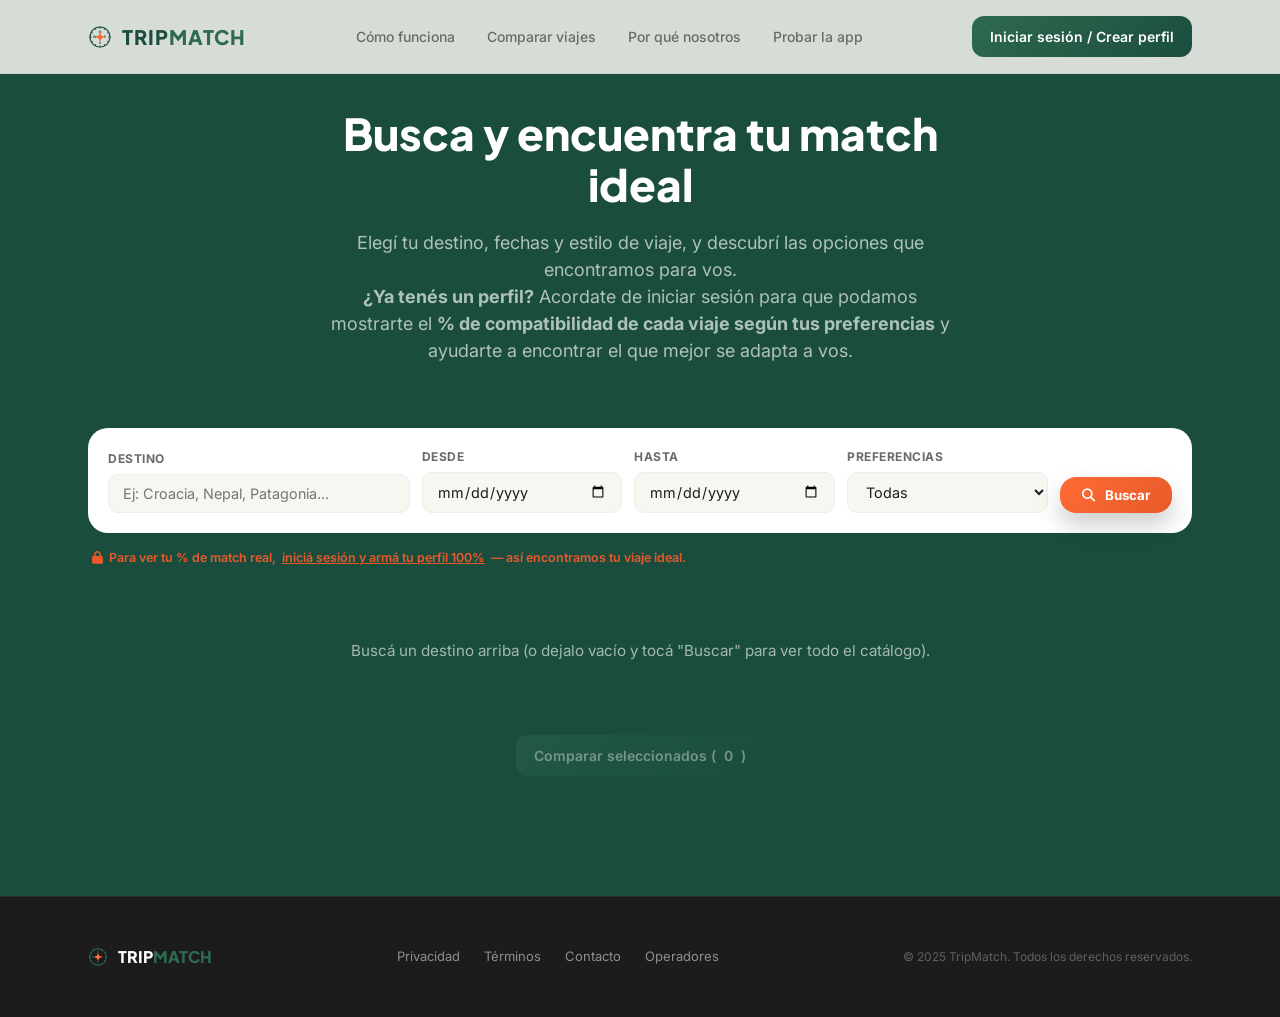
==== commit f9648511: "Add files via upload" ====
--- a/buscar.html
+++ b/buscar.html
@@ -43,6 +43,9 @@
         <a href="index.html#features">Por qué nosotros</a>
         <a href="buscar.html">Probar la app</a>
       </nav>
+      <button type="button" class="navbar__toggle" id="navbar-toggle" aria-label="Abrir menú" aria-controls="menu-principal" aria-expanded="false">
+        <i class="fa-solid fa-bars"></i>
+      </button>
       <!--
         CLASE 2 — Un solo CTA en vez de dos botones separados
         ("Iniciar sesión" / "Crear perfil"): login.html ya resuelve
@@ -81,7 +84,7 @@
         muestra si ya tenés perfil cargado.
       -->
       <div class="titulo-seccion titulo-seccion--oscuro" id="titulo-busqueda">
-        <h2>Buscá y encontrá tu match ideal</h2>
+        <h2>Busca y encuentra tu match ideal</h2>
         <p>Elegí tu destino, fechas y estilo de viaje, y descubrí las opciones que encontramos para vos.</p>
         <p><strong>¿Ya tenés un perfil?</strong> Acordate de iniciar sesión para que podamos mostrarte el <strong>% de compatibilidad de cada viaje según tus preferencias</strong> y ayudarte a encontrar el que mejor se adapta a vos.</p>
       </div>
@@ -137,11 +140,26 @@
           <i class="fa-solid fa-magnifying-glass"></i>
           Buscar
         </button>
-        <p class="leyenda-login" id="leyenda-login" style="display:none;">
-          <i class="fa-solid fa-lock"></i>
-          Para ver tu % de match real, <a href="login.html">iniciá sesión y armá tu perfil 100%</a> — así encontramos tu viaje ideal.
-        </p>
       </form>
+
+      <!--
+        FIX UX — Esta leyenda antes vivía DENTRO de .form-busqueda
+        (como si fuera un campo más del formulario). El problema:
+        .form-busqueda pasa a flex-wrap:nowrap a partir de 620px de
+        ancho (para que destino/fechas/filtro/botón no salten de
+        línea en desktop), y como esta leyenda es texto largo con
+        flex-basis:100%, al no poder "saltar" a su propia línea
+        quedaba apretada en una columna angosta de pocas letras de
+        ancho, con el texto partido palabra por palabra — exactamente
+        el problema reportado. Sacándola del <form> y dejándola como
+        párrafo independiente debajo de la tarjeta blanca, siempre
+        ocupa el ancho completo, sin depender de cómo se comporte el
+        wrap del formulario en cada tamaño de pantalla.
+      -->
+      <p class="leyenda-login" id="leyenda-login" style="display:none;">
+        <i class="fa-solid fa-lock"></i>
+        Para ver tu % de match real, <a href="login.html">iniciá sesión y armá tu perfil 100%</a> — así encontramos tu viaje ideal.
+      </p>
 
       <!-- Grid de resultados (Clase 8) — lo llena main.js con
            createElement + appendChild (Clase 18) -->
--- a/style.css
+++ b/style.css
@@ -185,6 +185,26 @@
 .navbar__links a:hover {
   color: var(--negro);
 }
+
+/* ------------------------------------------------------------
+   Botón hamburguesa — solo existe visualmente en mobile (ver
+   @media max-width:860px más abajo). En desktop queda oculto
+   porque .navbar__links ya se muestra siempre en fila.
+   ------------------------------------------------------------ */
+.navbar__toggle {
+  display: none;
+  align-items: center;
+  justify-content: center;
+  width: 40px;
+  height: 40px;
+  border: none;
+  background: transparent;
+  color: var(--verde-oscuro);
+  font-size: 20px;
+  cursor: pointer;
+  flex-shrink: 0;
+}
+.navbar__toggle:hover { color: var(--verde); }
 
 .navbar__acciones {
   display: flex;
@@ -1348,7 +1368,42 @@
 /* Nivel 2 — Mobile grande (el que ya existía, ahora documentado
    y con un par de ajustes extra de la Clase 9) */
 @media (max-width: 860px) {
-  .navbar__links { display: none; } /* en mobile escondo los links de texto */
+  /* ------------------------------------------------------------
+     FIX NAVBAR MOBILE — antes .navbar__links quedaba con
+     display:none FIJO en mobile, sin ninguna forma de volver a
+     mostrarlo: al entrar desde el celular se perdía por completo
+     el acceso a "Cómo funciona", "Comparar viajes", "Por qué
+     nosotros" y "Probar la app" (Heurística 3 de Nielsen — control
+     y libertad del usuario: siempre tiene que haber una salida/
+     forma de acceder a las opciones). Ahora aparece un botón
+     hamburguesa que despliega esos mismos links en un panel
+     desplegable (patrón estándar de navegación mobile).
+     ------------------------------------------------------------ */
+  .navbar__toggle { display: inline-flex; }
+
+  .navbar__links {
+    display: none; /* estado cerrado por default */
+    position: absolute;
+    top: 100%;
+    left: 0;
+    right: 0;
+    flex-direction: column;
+    gap: 0;
+    background: var(--crema);
+    border-bottom: 1px solid rgba(0, 0, 0, 0.08);
+    box-shadow: 0 16px 28px rgba(0, 0, 0, 0.12);
+    padding: 4px 24px 12px;
+  }
+  .navbar__links.navbar__links--abierto {
+    display: flex; /* JS en main.js agrega/saca esta clase al tocar el botón */
+  }
+  .navbar__links a {
+    padding: 14px 0;
+    border-top: 1px dashed var(--borde-claro);
+    font-size: 15px;
+  }
+  .navbar__links a:first-child { border-top: none; }
+
   .hero__flotante { display: none; } /* las tarjetas flotantes ocupan mucho lugar en mobile */
   .grilla-fotos { grid-template-columns: repeat(2, 1fr); }
 
@@ -1362,6 +1417,44 @@
   }
 
   .hero { min-height: auto; padding: 6rem 0 3rem; } /* 100vh rompe en mobile con teclados/barras del navegador */
+
+  /* ------------------------------------------------------------
+     FIX RESPONSIVE — Bloques de dos columnas no se apilaban bien
+     en celular. "flex-wrap: wrap" solo no alcanza: como los hijos
+     tenían flex-shrink:1 y un flex-basis en px (460px/300px/380px),
+     el navegador los achicaba a la fuerza para que entraran uno al
+     lado del otro en vez de saltar de línea, sobre todo porque
+     .celular-mockup tiene un ancho FIJO (260px/220px) que no cede.
+     Resultado: columna de texto aplastada, contenido cortado, y la
+     imagen de fondo del Hero (que depende del tamaño real de .hero)
+     quedando desalineada con su overlay oscuro — se veía como un
+     bloque negro/desordenado en vez de la foto completa.
+
+     La solución real es forzar flex-direction: column acá (no
+     alcanza con dejar que "decidan" solas con wrap), y que cada
+     columna pase a ocupar el 100% del ancho disponible.
+     ------------------------------------------------------------ */
+  .hero__contenido,
+  .fila-flex--dos-columnas {
+    flex-direction: column;
+  }
+  .hero__columna-texto,
+  .hero__columna-mockup,
+  .fila-flex--dos-columnas > * {
+    flex: 1 1 100%;
+    max-width: 100%;
+  }
+  .hero__columna-mockup { justify-content: center; }
+
+  /* Los mockups de celular tenían ancho fijo en px, que en
+     pantallas angostas podía forzar overflow horizontal (y el
+     "corte" visual, porque body tiene overflow-x:hidden). Con
+     max-width relativo, nunca superan el ancho real disponible. */
+  .celular-mockup,
+  .celular-mockup--simple {
+    width: 260px;
+    max-width: 80vw;
+  }
 }
 
 /* Nivel 3 — Mobile chico (celulares angostos, <480px) */
@@ -1372,6 +1465,98 @@
   .grilla-fotos__item--ancha { grid-column: span 1; } /* en 1 columna no hay "ancho doble" posible */
   .titulo-seccion { margin-bottom: 40px; }
   .form-busqueda { padding: 14px; }
+}
+
+/* ------------------------------------------------------------
+   FIX UX — comparar.html en celular VERTICAL (portrait)
+
+   Problema reportado: la comparación "se ve" en horizontal pero
+   en vertical no, porque #grid-comparacion y .comparacion-
+   detallada__grid pasan a una sola columna apilada: para comparar
+   la tarjeta 1 contra la 4 hay que scrollear una pantalla larga y
+   se pierde la referencia de la primera (mala Working Memory /
+   alta carga cognitiva — Ley de Miller aplicada a UX, y va en
+   contra de la Heurística 6 de Nielsen: "reconocer antes que
+   recordar").
+
+   Solución con dos partes:
+   1) Cartel .aviso-rotar (solo portrait + solo celular) que invita
+      a girar el dispositivo para ver la tabla completa en simultáneo.
+   2) Mientras el usuario sigue en vertical, en vez de una columna
+      larga sin fin, las tarjetas se muestran como carrusel horizontal
+      con scroll-snap: cada una ocupa ~85% del ancho (se alcanza a
+      ver el borde de la siguiente = affordance de "hay más para el
+      costado", Ley de Fitts + Gestalt de continuidad), y el usuario
+      desliza en vez de scrollear la página entera hacia abajo.
+      Apenas gira el celular a horizontal, vuelve a la grilla normal
+      en columnas (la media query deja de aplicar automáticamente).
+   ------------------------------------------------------------ */
+
+/* Default: en landscape o desktop el cartel de "girá tu celular"
+   no tiene sentido (la comparación ya se ve en columnas lado a
+   lado), así que arranca oculto y el @media de abajo lo muestra
+   solo cuando corresponde. */
+.aviso-rotar { display: none; }
+
+@media (max-width: 767px) and (orientation: portrait) {
+  .aviso-rotar {
+    display: flex;
+    align-items: center;
+    gap: 12px;
+    background: var(--verde-claro-bg);
+    color: var(--verde-oscuro);
+    border: 1px solid var(--verde);
+    border-radius: 14px;
+    padding: 12px 16px;
+    margin-bottom: 20px;
+    font-size: 0.85rem;
+    font-weight: 600;
+    line-height: 1.35;
+  }
+  .aviso-rotar__icono {
+    font-size: 1.4rem;
+    flex-shrink: 0;
+    animation: girar-celular 2.2s ease-in-out infinite;
+  }
+
+  #grid-comparacion.grid-resultados {
+    display: flex;
+    flex-wrap: nowrap;
+    overflow-x: auto;
+    scroll-snap-type: x mandatory;
+    -webkit-overflow-scrolling: touch;
+    gap: 16px;
+    padding-bottom: 8px;
+    margin-bottom: 32px;
+  }
+  #grid-comparacion.grid-resultados > .tarjeta-viaje {
+    flex: 0 0 85%;
+    max-width: 85%;
+    scroll-snap-align: start;
+  }
+  #grid-comparacion .mensaje-vacio { flex: 1 1 100%; }
+
+  .comparacion-detallada__grid {
+    flex-wrap: nowrap;
+    overflow-x: auto;
+    scroll-snap-type: x mandatory;
+    -webkit-overflow-scrolling: touch;
+    padding-bottom: 8px;
+  }
+  .comparacion-detallada__columna {
+    flex: 0 0 88%;
+    max-width: 88%;
+    scroll-snap-align: start;
+  }
+}
+
+@keyframes girar-celular {
+  0%, 100% { transform: rotate(0deg); }
+  50% { transform: rotate(-90deg); }
+}
+
+@media (prefers-reduced-motion: reduce) {
+  .aviso-rotar__icono { animation: none; }
 }
 
 /* ============================================================
@@ -1669,14 +1854,15 @@
    (búsqueda pública, sin login — Sitemap de 3 capas del docx).
    ------------------------------------------------------------ */
 .leyenda-login {
-  flex-basis: 100%;
   font-size: 0.78rem;
   color: var(--naranja-oscuro);
   font-weight: 600;
   display: flex;
   align-items: center;
   gap: 6px;
-  margin-top: -4px;
+  flex-wrap: wrap;
+  margin: -24px 0 32px;
+  padding: 0 4px;
 }
 .leyenda-login a { text-decoration: underline; }
 
@@ -1895,6 +2081,19 @@
 
 
 @media (min-width: 620px) {
-  .form-busqueda { flex-wrap: nowrap; }
+  /* ------------------------------------------------------------
+     FIX UX — Antes acá forzábamos .form-busqueda a flex-wrap:
+     nowrap para que Destino/Desde/Hasta/Preferencias/Buscar
+     quedaran siempre en una sola fila. El problema: a partir de
+     620px ese contenido (220px + 160px×3 + botón + gaps) no entra
+     hasta pasados ~950px de ancho real, así que en todo ese rango
+     intermedio (tablets, ventanas de escritorio angostas) el
+     formulario se salía del contenedor — overflow horizontal real,
+     el mismo síntoma que rompía a la leyenda de "iniciá sesión".
+     Dejamos que .form-busqueda use su flex-wrap:wrap de base (ver
+     arriba): en pantallas realmente anchas los campos entran solos
+     en una fila sin necesidad de forzar nada, y si no entran,
+     saltan de línea en vez de desbordar.
+     ------------------------------------------------------------ */
   .tarjeta-formulario { padding: 40px; }
 }
